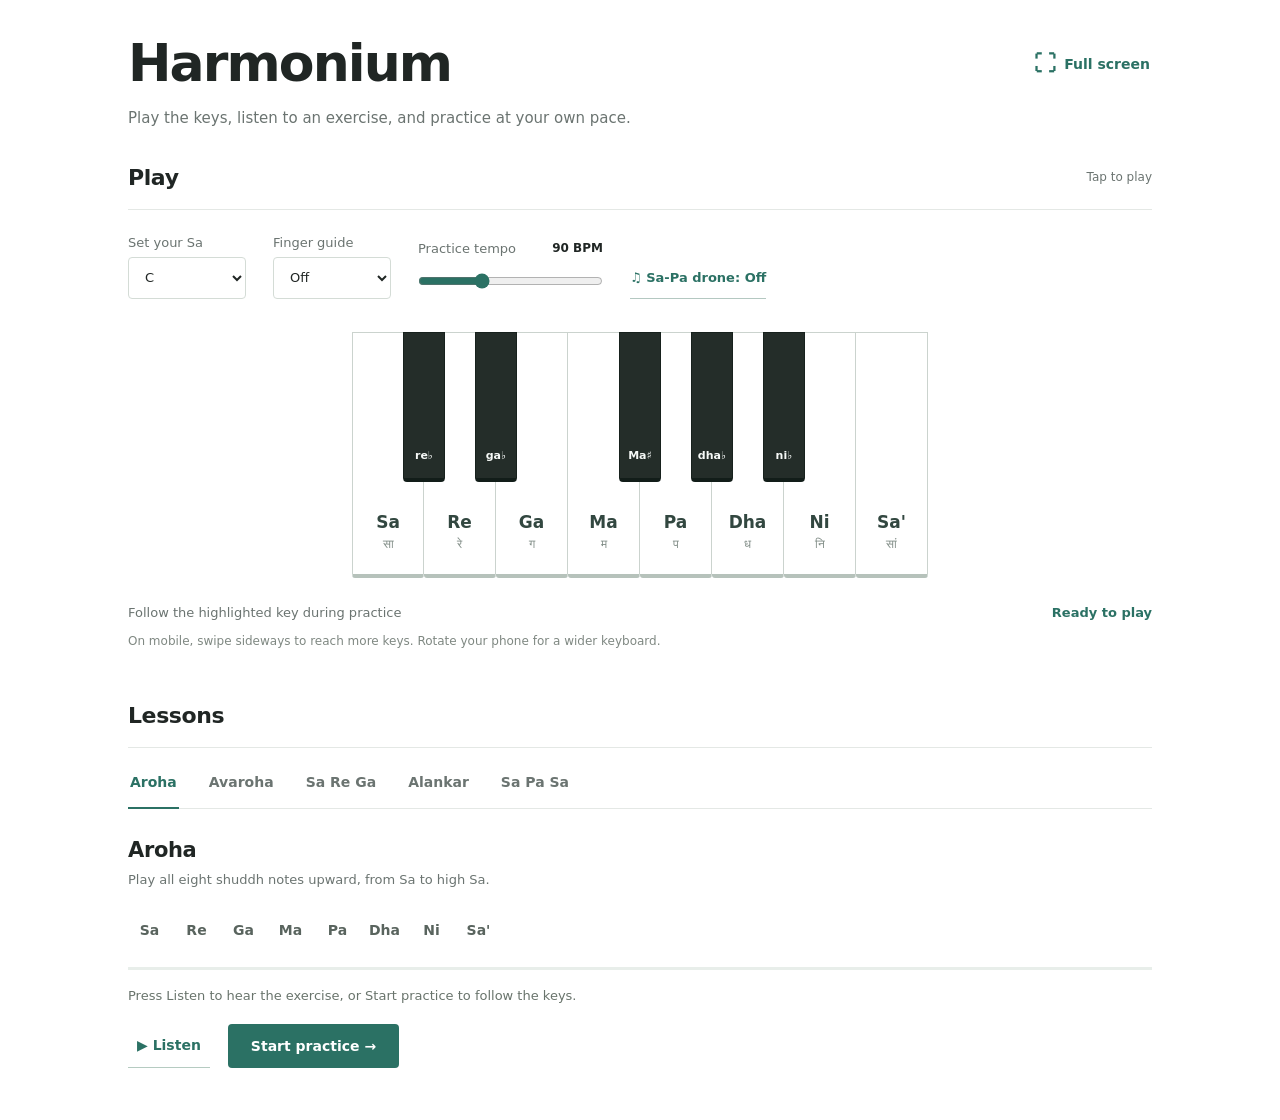
==== music.html @ 0c245bb8 "Add B-flat and G-sharp right-hand fingering guide selector" ====
<!doctype html>
<html lang="en">
<head>
  <meta charset="utf-8">
  <meta name="viewport" content="width=device-width, initial-scale=1">
  <meta name="theme-color" content="#ffffff">
  <meta name="apple-mobile-web-app-capable" content="yes">
  <meta name="apple-mobile-web-app-status-bar-style" content="default">
  <meta name="apple-mobile-web-app-title" content="Harmonium">
  <link rel="manifest" href="./harmonium.webmanifest">
  <link rel="icon" type="image/svg+xml" href="./harmonium-icon.svg">
  <meta name="description" content="Learn basic Indian classical music with a touch-friendly virtual harmonium, sargam lessons, and guided practice.">
  <title>Harmonium Classroom | OpenShare Music</title>
  <link rel="stylesheet" href="./music.css">
  <script defer src="./music.js"></script>
</head>
<body>
  <div class="page">
    <main>
      <section class="intro">
        <div class="intro-copy">
          <div class="intro-title-line">
            <h1>Harmonium</h1>
            <button type="button" id="fullscreen-toggle" class="fullscreen-toggle" aria-pressed="false" aria-label="Enter full screen">
              <span class="fullscreen-symbol" aria-hidden="true">⛶</span>
              <span id="fullscreen-label">Full screen</span>
            </button>
          </div>
          <p>Play the keys, listen to an exercise, and practice at your own pace.</p>
          <span id="fullscreen-status" class="sr-only" role="status" aria-live="polite"></span>
        </div>
      </section>

      <section class="instrument" aria-labelledby="instrument-title">
        <div class="section-title">
          <div>
            <h2 id="instrument-title">Play</h2>
          </div>
          <span class="live-badge" id="audio-status">Tap to play</span>
        </div>

        <div class="controls">
          <label class="control" for="sa-select">
            <span>Set your Sa</span>
            <select id="sa-select" aria-label="Choose Sa pitch">
              <option value="60">C</option><option value="61">C♯ / D♭</option>
              <option value="62">D</option><option value="63">D♯ / E♭</option>
              <option value="64">E</option><option value="65">F</option>
              <option value="66">F♯ / G♭</option><option value="67">G</option>
              <option value="68">G♯ / A♭</option><option value="69">A</option>
              <option value="70">A♯ / B♭</option><option value="71">B</option>
            </select>
          </label>
          <label class="control fingering-control" for="fingering-mode">
            <span>Finger guide</span>
            <select id="fingering-mode" aria-label="Right-hand fingering guide">
              <option value="off">Off</option>
              <option value="bb">B♭</option>
              <option value="gsharp">G♯ / A♭</option>
            </select>
          </label>
          <div class="control tempo-control">
            <label for="tempo">Practice tempo <strong id="tempo-value">90 BPM</strong></label>
            <input type="range" id="tempo" min="55" max="160" step="5" value="90">
          </div>
          <button id="drone-toggle" type="button" class="soft-button" aria-pressed="false"><span aria-hidden="true">♫</span> Sa-Pa drone: Off</button>
        </div>

        <div class="keyboard-outer">
          <div class="keyboard-scroll" aria-label="Virtual harmonium keyboard; scroll horizontally to view all keys">
            <div class="keyboard" id="keyboard" role="group" aria-label="Virtual harmonium keys">
              <button type="button" class="key white-key" data-note="0" aria-label="Sa, C if Sa is C"><span class="key-roman">Sa</span><span class="key-dev">सा</span></button>
              <button type="button" class="key white-key" data-note="2" aria-label="Re"><span class="key-roman">Re</span><span class="key-dev">रे</span></button>
              <button type="button" class="key white-key" data-note="4" aria-label="Ga"><span class="key-roman">Ga</span><span class="key-dev">ग</span></button>
              <button type="button" class="key white-key" data-note="5" aria-label="Ma"><span class="key-roman">Ma</span><span class="key-dev">म</span></button>
              <button type="button" class="key white-key" data-note="7" aria-label="Pa"><span class="key-roman">Pa</span><span class="key-dev">प</span></button>
              <button type="button" class="key white-key" data-note="9" aria-label="Dha"><span class="key-roman">Dha</span><span class="key-dev">ध</span></button>
              <button type="button" class="key white-key" data-note="11" aria-label="Ni"><span class="key-roman">Ni</span><span class="key-dev">नि</span></button>
              <button type="button" class="key white-key" data-note="12" aria-label="High Sa"><span class="key-roman">Sa'</span><span class="key-dev">सां</span></button>

              <button type="button" class="key black-key black-0" data-note="1" aria-label="Komal Re"><span>re♭</span></button>
              <button type="button" class="key black-key black-1" data-note="3" aria-label="Komal Ga"><span>ga♭</span></button>
              <button type="button" class="key black-key black-3" data-note="6" aria-label="Tivra Ma"><span>Ma♯</span></button>
              <button type="button" class="key black-key black-4" data-note="8" aria-label="Komal Dha"><span>dha♭</span></button>
              <button type="button" class="key black-key black-5" data-note="10" aria-label="Komal Ni"><span>ni♭</span></button>
            </div>
          </div>
        </div>
        <p id="fingering-hint" class="fingering-hint" hidden></p>
        <div class="instrument-foot">
          <span>Follow the highlighted key during practice</span>
          <span id="note-display" class="now-playing" aria-live="polite">Ready to play</span>
        </div>
        <p class="keyboard-hint">On mobile, swipe sideways to reach more keys. Rotate your phone for a wider keyboard.</p>
      </section>

      <section class="learn" aria-labelledby="learn-title">
        <div class="section-title">
          <div>
            <h2 id="learn-title">Lessons</h2>
          </div>
        </div>
        <div id="lesson-list" class="lesson-list" aria-label="Choose an exercise">
          <button type="button" class="lesson-tile is-selected" data-lesson="aroha" aria-pressed="true"><strong>Aroha</strong></button>
          <button type="button" class="lesson-tile" data-lesson="avaroha" aria-pressed="false"><strong>Avaroha</strong></button>
          <button type="button" class="lesson-tile" data-lesson="three" aria-pressed="false"><strong>Sa Re Ga</strong></button>
          <button type="button" class="lesson-tile" data-lesson="alankar" aria-pressed="false"><strong>Alankar</strong></button>
          <button type="button" class="lesson-tile" data-lesson="sapa" aria-pressed="false"><strong>Sa Pa Sa</strong></button>
        </div>

        <div class="lesson-player">
          <div class="lesson-player-head">
            <div>
              <h3 id="selected-lesson-name">Aroha</h3>
              <p id="selected-lesson-detail">Play all eight shuddh notes upward, from Sa to high Sa.</p>
            </div>
          </div>
          <div class="note-sequence" id="note-sequence" aria-label="Notes in the exercise"></div>
          <div class="progress-track" role="progressbar" aria-label="Exercise progress" aria-valuemin="0" aria-valuemax="100" aria-valuenow="0" id="progress-track"><div id="progress-fill"></div></div>
          <p class="feedback" id="practice-feedback" role="status" aria-live="polite">Press Listen to hear the exercise, or Start practice to follow the keys.</p>
          <div class="lesson-actions">
            <button type="button" id="listen-button" class="action-button secondary"><span aria-hidden="true">▶</span> Listen</button>
            <button type="button" id="practice-button" class="action-button primary">Start practice <span aria-hidden="true">→</span></button>
            <button type="button" id="stop-button" class="action-button subtle" hidden>Stop</button>
          </div>
        </div>
      </section>

    </main>
  </div>
</body>
</html>
---- music.css ----
/* Minimal harmonium classroom, optimized for touch and reading. */
:root{
  color-scheme:light;
  --ink:#202624;
  --muted:#6b7471;
  --line:#e4e8e5;
  --accent:#2b7164;
  font-family:system-ui,-apple-system,BlinkMacSystemFont,"Segoe UI",Arial,sans-serif;
  -webkit-font-smoothing:antialiased;
}
*{box-sizing:border-box}
html{scroll-behavior:smooth}
body{margin:0;background:#fff;color:var(--ink)}
button,input,select{font:inherit}
button{cursor:pointer}
button:focus-visible,a:focus-visible,select:focus-visible,input:focus-visible{
  outline:2px solid var(--accent);outline-offset:3px
}
a{color:inherit}
.page{max-width:1080px;padding:0 28px;margin:auto}
.topbar{
  height:72px;display:flex;align-items:center;justify-content:space-between;
  border-bottom:1px solid var(--line)
}
.home-link{font-size:14px;font-weight:650;display:flex;align-items:center;gap:9px;text-decoration:none}
.home-link span{font-size:19px;font-weight:400}
.topbar-label{font-size:14px;color:var(--muted)}
.intro{padding:34px 0 34px}
.intro h1{font-size:clamp(38px,5vw,52px);font-weight:680;letter-spacing:-1.9px;margin:0;line-height:1.15}
.intro p{margin:12px 0 0;max-width:640px;color:var(--muted);font-size:15px;line-height:1.65}
.instrument,.learn{padding:0;margin:0 0 52px}
.section-title{
  display:flex;align-items:center;justify-content:space-between;gap:18px;
  padding:0 0 19px;margin-bottom:25px;border-bottom:1px solid var(--line)
}
.section-title h2{font-size:22px;letter-spacing:-.4px;margin:0;font-weight:650}
.live-badge{font-size:12px;color:var(--muted);white-space:nowrap}
.controls{display:flex;align-items:end;flex-wrap:wrap;gap:18px 27px;margin-bottom:27px}
.control{display:flex;flex-direction:column;gap:7px;color:var(--muted);font-size:13px}
.control select{
  min-height:42px;min-width:118px;padding:8px 12px;
  background:#fff;color:var(--ink);
  border:1px solid #d4dcd6;border-radius:4px
}
.tempo-control{min-width:185px}
.tempo-control label{display:flex;align-items:center;justify-content:space-between;gap:16px}
.tempo-control strong{font-size:12px;font-weight:600;color:var(--ink)}
.tempo-control input{height:36px;accent-color:var(--accent);cursor:pointer;margin:0}
.soft-button{
  min-height:42px;padding:8px 0;border:0;border-bottom:1px solid #b4c8c1;
  background:none;color:var(--accent);font-size:13px;font-weight:600
}
.soft-button[aria-pressed=true]{color:#19544a;border-bottom-color:#19544a}
.keyboard-outer{padding:6px 0 8px}
.keyboard-scroll{
  width:100%;overflow-x:auto;overflow-y:hidden;
  scrollbar-color:#ccd5ce transparent;scrollbar-width:thin;
  touch-action:pan-x
}
.keyboard{
  --white-key-width:72px;--black-key-width:42px;--black-key-height:150px;
  position:relative;display:flex;
  width:calc(var(--white-key-width)*8);height:250px;margin:auto;
  user-select:none;-webkit-user-select:none
}
.key{
  appearance:none;-webkit-appearance:none;
  touch-action:pan-x;user-select:none;-webkit-user-select:none;
  -webkit-tap-highlight-color:transparent
}
.white-key{
  z-index:1;position:relative;flex:0 0 var(--white-key-width);
  height:246px;display:flex;flex-direction:column;
  align-items:center;justify-content:flex-end;gap:5px;
  border:1px solid #cbd3ce;border-bottom:4px solid #b6c2bb;
  border-radius:0 0 3px 3px;background:#fff;
  padding:0 2px 23px;color:#324740
}
.white-key+.white-key{border-left:0}
.white-key .key-roman{font-size:17px;font-weight:650}
.white-key .key-dev{font-size:12px;color:#818d87}
.black-key{
  position:absolute;z-index:2;top:0;
  width:var(--black-key-width);height:var(--black-key-height);
  border:1px solid #17211d;border-bottom:4px solid #121d19;
  border-radius:0 0 4px 4px;background:#242d29;
  color:#f6f9f7;display:flex;align-items:flex-end;justify-content:center;
  padding:0 2px 16px;font-size:11px;font-weight:600
}
.black-0{left:calc(var(--white-key-width)*1 - var(--black-key-width)/2)}
.black-1{left:calc(var(--white-key-width)*2 - var(--black-key-width)/2)}
.black-3{left:calc(var(--white-key-width)*4 - var(--black-key-width)/2)}
.black-4{left:calc(var(--white-key-width)*5 - var(--black-key-width)/2)}
.black-5{left:calc(var(--white-key-width)*6 - var(--black-key-width)/2)}
.white-key.is-pressed{background:#d7e8df;border-bottom-color:#9bbcac}
.black-key.is-pressed{background:#426f61;border-bottom-color:#285145}
.white-key.is-target::after,.black-key.is-target::after{
  content:"";position:absolute;left:50%;transform:translateX(-50%);
  width:12px;height:12px;border:2px solid #bc6f1c;border-radius:50%;
  background:#f6c475
}
.white-key.is-target::after{bottom:70px}
.black-key.is-target::after{bottom:48px}
.instrument-foot{
  display:flex;justify-content:space-between;align-items:center;gap:15px;
  margin-top:15px;color:var(--muted);font-size:13px
}
.now-playing{font-weight:650;color:var(--accent)}
.keyboard-hint{font-size:12px;color:#7f8882;line-height:1.6;margin:12px 0 0}
.learn .section-title{margin-bottom:12px}
.lesson-list{
  display:flex;align-items:stretch;flex-wrap:wrap;gap:12px 28px;
  border-bottom:1px solid var(--line);margin-bottom:29px
}
.lesson-tile{
  position:relative;border:0;border-bottom:2px solid transparent;
  margin-bottom:-1px;background:none;padding:13px 2px 16px;
  font-size:14px;font-weight:500;color:var(--muted);
  min-height:49px;white-space:nowrap
}
.lesson-tile strong{font-size:14px;font-weight:550}
.lesson-tile:hover{color:var(--accent)}
.lesson-tile.is-selected{color:var(--accent);border-bottom-color:var(--accent)}
.lesson-tile.is-selected strong{font-weight:700}
.lesson-player{padding:0}
.lesson-player-head{display:flex;align-items:flex-start;justify-content:space-between;gap:14px}
.lesson-player h3{font-size:21px;letter-spacing:-.35px;font-weight:650;margin:0 0 8px}
.lesson-player-head p{margin:0;font-size:13px;color:var(--muted);line-height:1.6}
.note-sequence{
  display:flex;align-items:center;flex-wrap:wrap;gap:4px;
  padding:18px 0 14px;margin:0
}
.note-chip{
  min-width:43px;min-height:44px;padding:9px 5px;
  display:inline-flex;align-items:center;justify-content:center;
  color:#59645e;font-size:14px;font-weight:550;
  border-bottom:2px solid transparent
}
.note-chip.is-done{color:var(--accent)}
.note-chip.is-current{color:#1e594c;border-bottom-color:var(--accent);font-weight:800}
.progress-track{height:3px;background:#e8eeea;width:100%;overflow:hidden}
.progress-track>div{height:100%;width:0%;background:var(--accent);transition:width .14s ease}
.feedback{color:#69746c;font-size:13px;line-height:1.6;min-height:21px;margin:16px 0 17px}
.lesson-actions{display:flex;gap:18px;align-items:center;flex-wrap:wrap}
.action-button{
  border:0;background:transparent;display:inline-flex;align-items:center;
  justify-content:center;gap:8px;min-height:44px;
  font-size:14px;font-weight:650;padding:12px 9px;
  border-radius:4px
}
.action-button.primary{background:var(--accent);color:#fff;padding:12px 23px}
.action-button.primary:hover{background:#205e53}
.action-button.secondary{color:var(--accent);border-bottom:1px solid #b5cbc1;border-radius:0}
.action-button.secondary:hover{border-bottom-color:var(--accent)}
.action-button.subtle{color:var(--muted)}
.action-button[hidden]{display:none}
.action-button:disabled{opacity:.55;cursor:not-allowed}
footer{border-top:1px solid var(--line);padding:23px 0 35px;color:var(--muted);font-size:12px}
footer a{color:var(--accent)}
@media(max-width:700px){
  .page{padding:0 18px}
  .topbar{height:62px}
  .intro{padding:26px 0 26px}
  .intro h1{font-size:38px;letter-spacing:-1.25px}
  .intro p{font-size:14px}
  .section-title{margin-bottom:20px}
  .instrument,.learn{margin-bottom:46px}
  .controls{gap:12px 22px;margin-bottom:19px}
  .tempo-control{flex:1;min-width:160px}
  .keyboard{--white-key-width:57px;--black-key-width:34px;--black-key-height:123px;height:212px;margin:0}
  .white-key{height:208px;padding-bottom:19px}
  .white-key .key-roman{font-size:15px}
  .white-key .key-dev{font-size:11px}
  .black-key{font-size:10px;padding-bottom:13px}
  .white-key.is-target::after{bottom:60px}
  .black-key.is-target::after{bottom:41px}
  .lesson-list{gap:0 23px}
  .lesson-tile{padding:14px 0 13px}
  .instrument-foot{flex-wrap:wrap;gap:8px}
  .note-chip{min-width:37px;padding:8px 4px}
}
@media(prefers-reduced-motion:reduce){
  *,*::before,*::after{scroll-behavior:auto!important;transition:none!important}
}

/* One clear fullscreen action, with no header navigation. */
.intro-title-line{display:flex;align-items:center;justify-content:space-between;gap:18px}
.fullscreen-toggle{
  display:inline-flex;justify-content:center;align-items:center;gap:8px;
  flex-shrink:0;padding:10px 2px;min-height:44px;
  background:none;border:0;color:var(--accent);
  font-size:14px;font-weight:650
}
.fullscreen-toggle:hover{text-decoration:underline}
.fullscreen-symbol{font-size:22px;line-height:1}
.sr-only{
  position:absolute;width:1px;height:1px;padding:0;margin:-1px;
  overflow:hidden;clip:rect(0,0,0,0);white-space:nowrap;border:0
}

/* Immersive practice mode.
   Compact portrait layout keeps the keyboard AND lesson controls visible.
   On very short displays the page can still scroll rather than clipping controls. */
body.focus-mode{overflow:hidden}
body.focus-mode .page,.page:fullscreen{
  position:fixed;
  inset:0;
  box-sizing:border-box;
  width:100%;
  height:100vh;
  height:100dvh;
  max-width:none;
  margin:0;
  padding:
    max(6px,env(safe-area-inset-top))
    max(14px,env(safe-area-inset-right))
    max(10px,env(safe-area-inset-bottom))
    max(14px,env(safe-area-inset-left));
  overflow-y:auto;
  overscroll-behavior:contain;
  background:#fff
}
body.focus-mode .page>main{
  display:flex;
  flex-direction:column;
  min-height:100%
}
body.focus-mode .intro{padding:0 0 9px;flex-shrink:0}
body.focus-mode .intro h1{
  font-size:clamp(22px,3vw,29px);
  line-height:1.1;
  letter-spacing:-.6px
}
body.focus-mode .fullscreen-toggle{min-height:34px;padding:4px 1px}
body.focus-mode .intro p{display:none}
body.focus-mode .instrument{margin:0 0 12px;flex-shrink:0}
body.focus-mode .instrument>.section-title{display:none}
body.focus-mode .controls{
  display:grid;
  grid-template-columns:minmax(74px,.7fr) minmax(120px,1.45fr) minmax(100px,1fr);
  gap:10px;
  align-items:end;
  margin:0 0 9px
}
body.focus-mode .control{min-width:0;gap:3px;font-size:11px}
body.focus-mode .control select{
  min-width:0;width:100%;height:37px;min-height:37px;
  padding:4px 7px;font-size:13px
}
body.focus-mode .tempo-control{min-width:0;max-width:none}
body.focus-mode .tempo-control label{gap:5px;white-space:nowrap}
body.focus-mode .tempo-control strong{font-size:11px}
body.focus-mode .tempo-control input{
  height:37px;width:100%;min-width:0
}
body.focus-mode .soft-button{
  align-self:end;
  min-height:37px;
  padding:6px 0;
  font-size:11px;
  line-height:1.2;
  border-bottom:1px solid #b4c8c1;
  text-align:center
}
body.focus-mode .keyboard-outer{padding:0}
body.focus-mode .keyboard-scroll{overflow-x:auto;overflow-y:hidden}
body.focus-mode .keyboard{
  --white-key-width:clamp(39px,calc((100dvw - 30px)/8),110px);
  --black-key-width:calc(var(--white-key-width) * .58);
  --black-key-height:clamp(88px,16.5dvh,153px);
  height:clamp(165px,29dvh,268px);
  margin:auto
}
body.focus-mode .white-key{
  height:calc(100% - 3px);
  padding-bottom:15px;
  border-bottom-width:3px
}
body.focus-mode .black-key{padding-bottom:10px}
body.focus-mode .white-key .key-roman{font-size:15px}
body.focus-mode .white-key .key-dev{font-size:11px}
body.focus-mode .white-key.is-target::after{bottom:49px}
body.focus-mode .black-key.is-target::after{bottom:36px}
body.focus-mode .keyboard-hint{display:none}
body.focus-mode .instrument-foot{
  justify-content:flex-end;
  min-height:18px;
  margin-top:4px;
  font-size:12px
}
body.focus-mode .instrument-foot>span:first-child{display:none}
body.focus-mode .learn{
  flex-shrink:0;
  margin: auto 0 0;
  padding:0
}
body.focus-mode .learn>.section-title{
  border:0;
  padding:0;
  margin:0 0 4px
}
body.focus-mode .learn .section-title h2{
  font-size:16px;
  font-weight:650
}
body.focus-mode .lesson-list{
  display:flex;
  flex-wrap:nowrap;
  overflow-x:auto;
  overflow-y:hidden;
  white-space:nowrap;
  gap:16px;
  scrollbar-width:none;
  -webkit-overflow-scrolling:touch;
  border-bottom:1px solid var(--line);
  margin:0 0 7px
}
body.focus-mode .lesson-list::-webkit-scrollbar{display:none}
body.focus-mode .lesson-tile{
  flex:0 0 auto;
  padding:7px 0 9px;
  min-height:37px;
  font-size:12px
}
body.focus-mode .lesson-tile strong{font-size:12px}
body.focus-mode .lesson-player-head{display:none}
body.focus-mode .note-sequence{
  display:flex;
  flex-wrap:nowrap;
  overflow-x:auto;
  overflow-y:hidden;
  gap:3px;
  scrollbar-width:thin;
  margin:0;
  padding:2px 0 6px
}
body.focus-mode .note-chip{
  flex:0 0 auto;
  min-height:32px;
  min-width:31px;
  padding:5px 4px;
  font-size:13px
}
body.focus-mode .progress-track{height:3px}
body.focus-mode .feedback{
  min-height:15px;
  font-size:12px;
  line-height:1.4;
  margin:6px 0
}
body.focus-mode .lesson-actions{
  gap:10px;
  flex-wrap:wrap
}
body.focus-mode .action-button{
  min-height:38px;
  padding:8px 12px;
  font-size:13px
}
body.focus-mode .action-button.primary{padding:8px 18px}
@media(max-width:350px){
  body.focus-mode .controls{
    grid-template-columns:90px minmax(0,1fr);
    gap:4px 12px
  }
  body.focus-mode .soft-button{
    grid-column:1/-1;
    justify-self:start;
    min-height:27px;
    text-align:left
  }
}
@media(orientation:landscape) and (max-height:620px){
  body.focus-mode .intro{padding-bottom:3px}
  body.focus-mode .intro h1{font-size:21px}
  body.focus-mode .instrument{margin-bottom:5px}
  body.focus-mode .controls{margin-bottom:4px}
  body.focus-mode .control select{height:32px;min-height:32px}
  body.focus-mode .tempo-control input{height:32px}
  body.focus-mode .soft-button{min-height:32px}
  body.focus-mode .keyboard{
    --white-key-width:clamp(40px,calc((100dvw - 32px)/8),126px);
    --black-key-width:calc(var(--white-key-width) * .58);
    --black-key-height:clamp(72px,20dvh,118px);
    height:clamp(112px,38dvh,186px)
  }
  body.focus-mode .white-key{padding-bottom:9px}
  body.focus-mode .black-key{padding-bottom:8px}
  body.focus-mode .lesson-tile{padding:4px 0 6px;min-height:31px}
  body.focus-mode .note-chip{min-height:26px}
  body.focus-mode .feedback{margin:3px 0}
  body.focus-mode .action-button{min-height:33px;padding:5px 9px}
  body.focus-mode .action-button.primary{padding:5px 13px}
}
@media(max-height:640px) and (orientation:portrait){
  body.focus-mode .intro{padding-bottom:5px}
  body.focus-mode .instrument{margin-bottom:7px}
  body.focus-mode .controls{margin-bottom:5px}
  body.focus-mode .keyboard{
    --black-key-height:95px;
    height:clamp(145px,25dvh,185px)
  }
  body.focus-mode .lesson-tile{min-height:31px;padding:4px 0 6px}
  body.focus-mode .note-chip{min-height:28px;padding:3px}
  body.focus-mode .feedback{margin:3px 0}
}
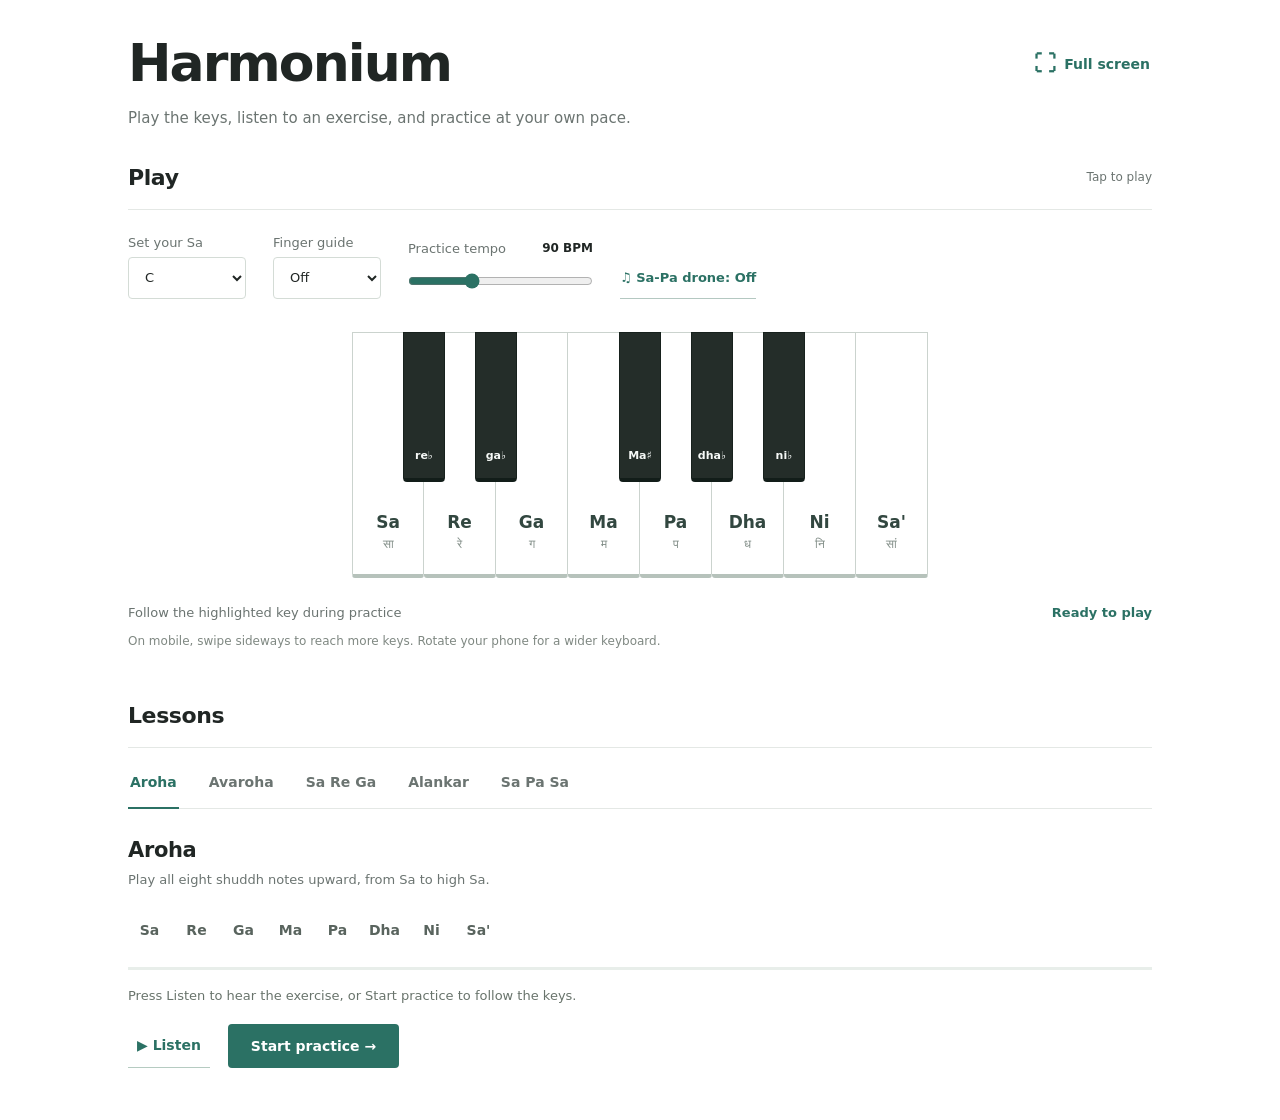
==== commit b8c63cfd: "Refresh harmonium CSS and JS URLs to prevent stale fingering controls" ====
--- a/music.html
+++ b/music.html
@@ -11,8 +11,8 @@
   <link rel="icon" type="image/svg+xml" href="./harmonium-icon.svg">
   <meta name="description" content="Learn basic Indian classical music with a touch-friendly virtual harmonium, sargam lessons, and guided practice.">
   <title>Harmonium Classroom | OpenShare Music</title>
-  <link rel="stylesheet" href="./music.css">
-  <script defer src="./music.js"></script>
+  <link rel="stylesheet" href="./music.css?v=20261117-fingering2">
+  <script defer src="./music.js?v=20261117-fingering2"></script>
 </head>
 <body>
   <div class="page">
--- a/music.css
+++ b/music.css
@@ -404,3 +404,112 @@
   body.focus-mode .note-chip{min-height:28px;padding:3px}
   body.focus-mode .feedback{margin:3px 0}
 }
+
+
+/* Optional right-hand fingering guides for B-flat and G-sharp / A-flat. */
+.fingering-control select{min-width:108px}
+.fingering-hint{
+  font-size:12px;
+  line-height:1.55;
+  color:var(--muted);
+  margin:7px 0 0;
+}
+.fingering-hint[hidden]{display:none}
+.keyboard.physical-layout{
+  width:calc(var(--white-key-width) * var(--white-key-count));
+}
+.keyboard.physical-layout .white-key{position:relative}
+.keyboard.physical-layout .black-key{
+  flex-direction:column;
+  align-items:center;
+  justify-content:flex-end;
+  gap:4px;
+  padding-bottom:12px;
+}
+.keyboard.physical-layout .black-key .key-roman{
+  font-size:11px;
+  line-height:1.1;
+  font-weight:650;
+}
+.keyboard.physical-layout .black-key .key-dev{
+  font-size:10px;
+  color:#b5c6bf;
+  line-height:1.1;
+}
+.keyboard.physical-layout .white-key .key-dev{
+  color:#667e72;
+}
+.keyboard.physical-layout .finger-label{
+  position:absolute;
+  top:10px;
+  left:50%;
+  transform:translateX(-50%);
+  width:23px;height:23px;
+  border-radius:50%;
+  display:flex;
+  align-items:center;
+  justify-content:center;
+  font-size:13px;
+  font-weight:750;
+  background:#dceee5;
+  color:#185a4c;
+}
+.keyboard.physical-layout .black-key .finger-label{
+  top:9px;
+  background:#e6f4ec;
+  color:#165749;
+}
+.keyboard.physical-layout .key.is-target .finger-label{
+  background:#f8d797;
+  color:#513809;
+}
+body.focus-mode .controls{
+  grid-template-columns:minmax(67px,.8fr) minmax(93px,1fr) minmax(116px,1.35fr);
+  gap:4px 10px;
+}
+body.focus-mode .fingering-control select{
+  width:100%;
+  min-width:0;
+}
+body.focus-mode .soft-button{
+  grid-column:1/-1;
+  justify-self:start;
+  align-self:center;
+  text-align:left;
+  min-height:24px;
+  padding:3px 0;
+}
+body.focus-mode .fingering-hint{
+  font-size:11px;
+  margin:3px 0 0;
+  white-space:nowrap;
+  overflow-x:auto;
+}
+body.focus-mode .keyboard.physical-layout .white-key .key-roman{
+  font-size:13px;
+}
+body.focus-mode .keyboard.physical-layout .black-key .key-roman{
+  font-size:10px;
+}
+@media(max-width:375px){
+  body.focus-mode .controls{
+    grid-template-columns:minmax(68px,.76fr) minmax(91px,1fr) minmax(107px,1.35fr);
+    gap:3px 7px;
+  }
+  body.focus-mode .fingering-hint{font-size:10px}
+}
+@media(orientation:landscape) and (max-height:620px){
+  body.focus-mode .soft-button{
+    grid-column:auto;
+    min-height:30px;
+  }
+  body.focus-mode .controls{
+    grid-template-columns:minmax(70px,.8fr) minmax(90px,1fr) minmax(150px,1.45fr) minmax(100px,1fr);
+  }
+  body.focus-mode .fingering-hint{margin:2px 0 0}
+  body.focus-mode .keyboard.physical-layout .finger-label{
+    top:5px;
+    width:21px;height:21px;
+    font-size:12px;
+  }
+}
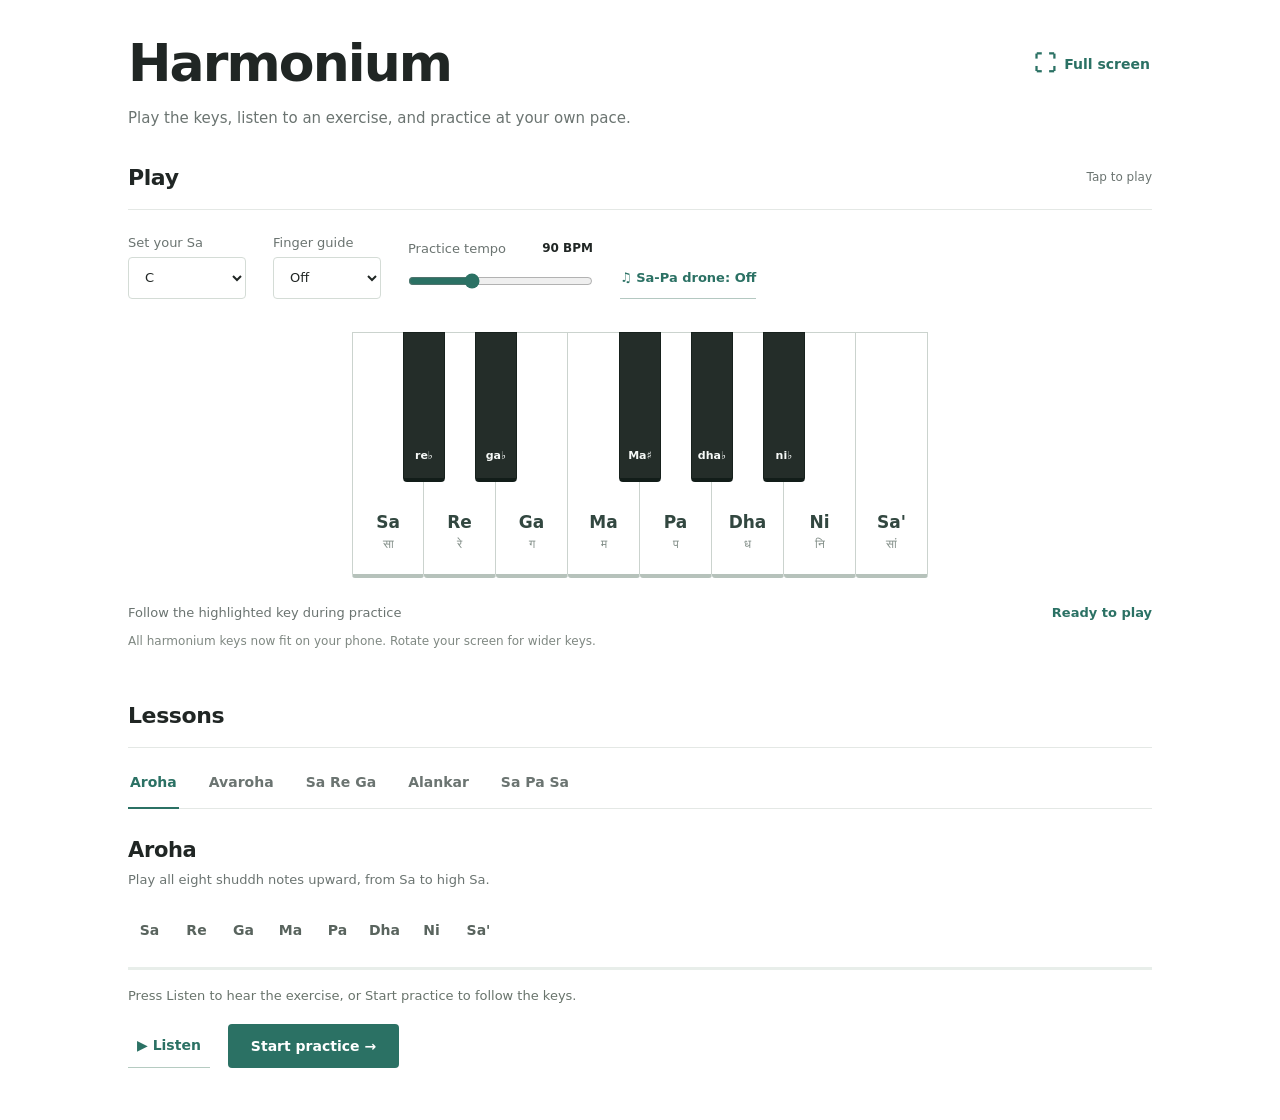
==== commit dd91e272: "Refresh mobile harmonium styles and update non-scrolling keyboard instructions" ====
--- a/music.html
+++ b/music.html
@@ -11,8 +11,8 @@
   <link rel="icon" type="image/svg+xml" href="./harmonium-icon.svg">
   <meta name="description" content="Learn basic Indian classical music with a touch-friendly virtual harmonium, sargam lessons, and guided practice.">
   <title>Harmonium Classroom | OpenShare Music</title>
-  <link rel="stylesheet" href="./music.css?v=20261117-fingering2">
-  <script defer src="./music.js?v=20261117-fingering2"></script>
+  <link rel="stylesheet" href="./music.css?v=20261117-responsive3">
+  <script defer src="./music.js?v=20261117-responsive3"></script>
 </head>
 <body>
   <div class="page">
@@ -91,7 +91,7 @@
           <span>Follow the highlighted key during practice</span>
           <span id="note-display" class="now-playing" aria-live="polite">Ready to play</span>
         </div>
-        <p class="keyboard-hint">On mobile, swipe sideways to reach more keys. Rotate your phone for a wider keyboard.</p>
+        <p class="keyboard-hint">All harmonium keys now fit on your phone. Rotate your screen for wider keys.</p>
       </section>
 
       <section class="learn" aria-labelledby="learn-title">
--- a/music.css
+++ b/music.css
@@ -513,3 +513,64 @@
     font-size:12px;
   }
 }
+
+
+/* Responsive keyboard: fit every white and black key within the viewport.
+   The fingering renderer sets --white-key-count to 9, otherwise it is 8.
+   Percentage widths keep both modes responsive without horizontal scrolling. */
+@media(max-width:700px){
+  .keyboard,.keyboard.physical-layout,
+  body.focus-mode .keyboard,body.focus-mode .keyboard.physical-layout{
+    --white-key-count:8;
+    --white-key-width:calc(100% / var(--white-key-count));
+    --black-key-width:calc(var(--white-key-width) * .55);
+    width:100%;
+    max-width:100%;
+    min-width:0;
+    margin:0 auto;
+  }
+  .keyboard-scroll,
+  body.focus-mode .keyboard-scroll{
+    overflow-x:clip;
+    overflow-y:hidden;
+    touch-action:manipulation;
+    scrollbar-width:none;
+  }
+  .keyboard-scroll::-webkit-scrollbar{display:none}
+  .keyboard .key{touch-action:none}
+  .keyboard .white-key{min-width:0}
+  .keyboard.physical-layout .finger-label{
+    width:clamp(15px,4.2vw,20px);
+    height:clamp(15px,4.2vw,20px);
+    font-size:11px;
+    top:5px;
+  }
+  .keyboard.physical-layout .black-key .finger-label{
+    width:clamp(14px,3.9vw,19px);
+    height:clamp(14px,3.9vw,19px);
+    font-size:10px;
+    top:5px;
+  }
+  .keyboard.physical-layout .black-key .key-dev{display:none}
+  .keyboard.physical-layout .black-key{
+    gap:0;
+    padding:0 0 8px;
+  }
+  .keyboard.physical-layout .black-key .key-roman{
+    font-size:clamp(8px,2.5vw,10px);
+    letter-spacing:-.5px;
+  }
+  .keyboard .white-key .key-roman{
+    font-size:clamp(11px,3.2vw,15px);
+    white-space:nowrap;
+  }
+  .keyboard .white-key .key-dev{
+    font-size:clamp(9px,2.7vw,11px);
+  }
+  body.focus-mode .keyboard.physical-layout .white-key .key-roman{
+    font-size:clamp(11px,3.2vw,14px);
+  }
+  body.focus-mode .keyboard.physical-layout .black-key .key-roman{
+    font-size:clamp(8px,2.5vw,10px);
+  }
+}
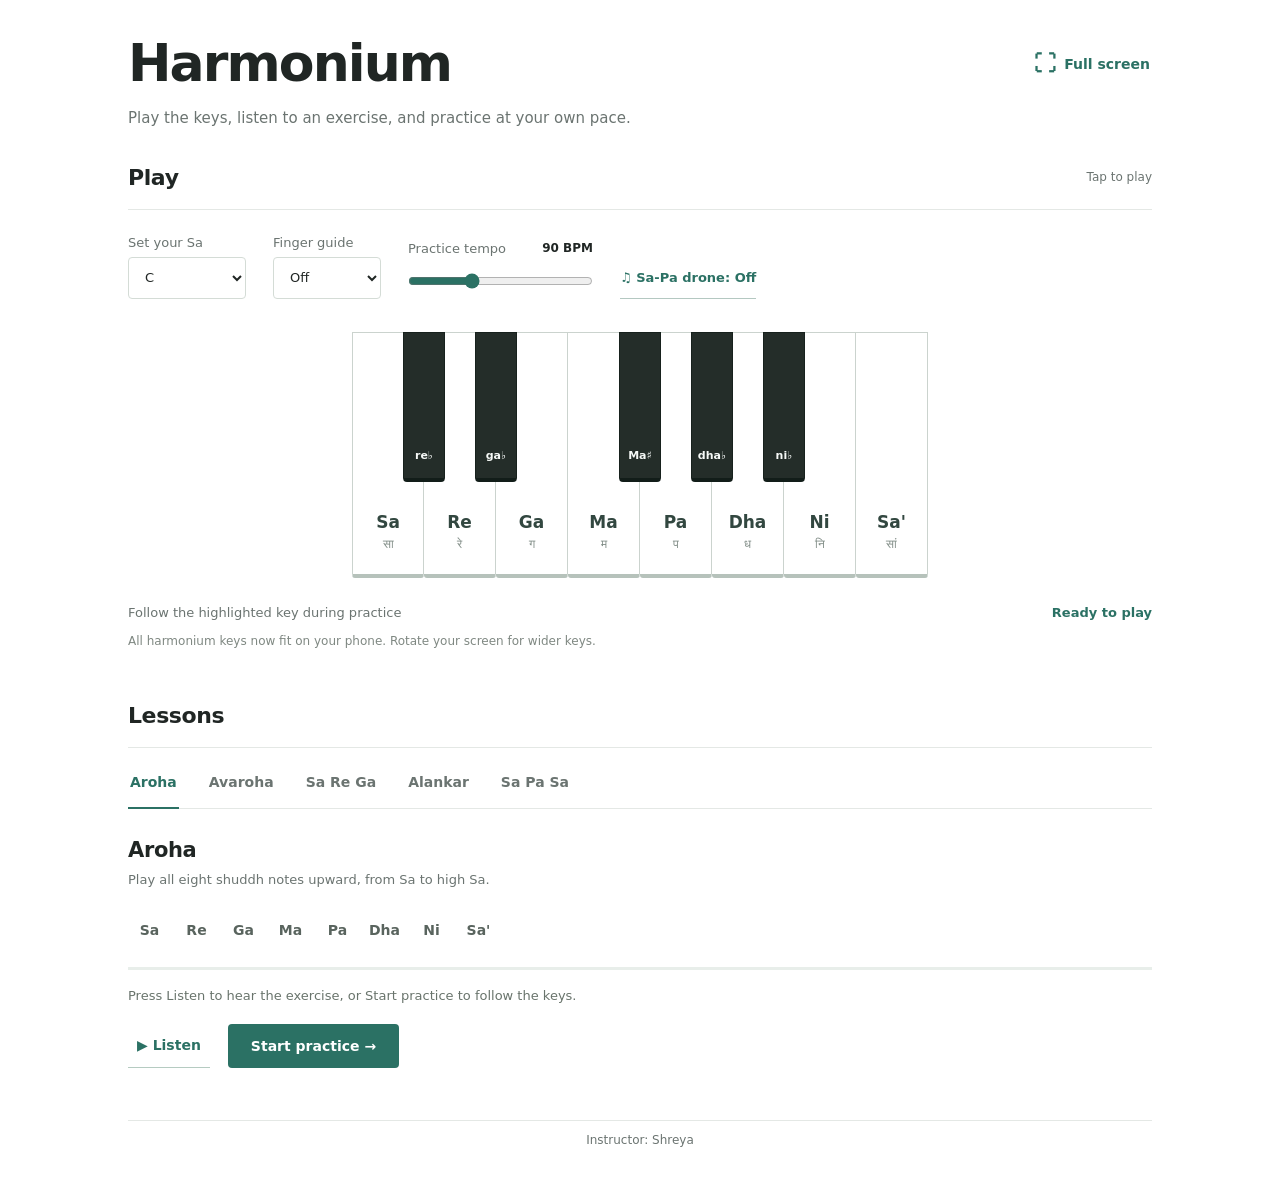
==== commit 902ba531: "Display Instructor: Shreya beneath harmonium lessons" ====
--- a/music.html
+++ b/music.html
@@ -11,7 +11,7 @@
   <link rel="icon" type="image/svg+xml" href="./harmonium-icon.svg">
   <meta name="description" content="Learn basic Indian classical music with a touch-friendly virtual harmonium, sargam lessons, and guided practice.">
   <title>Harmonium Classroom | OpenShare Music</title>
-  <link rel="stylesheet" href="./music.css?v=20261117-responsive3">
+  <link rel="stylesheet" href="./music.css?v=20261117-shreya1">
   <script defer src="./music.js?v=20261117-responsive3"></script>
 </head>
 <body>
@@ -126,6 +126,7 @@
         </div>
       </section>
 
+      <footer class="instructor-credit">Instructor: Shreya</footer>
     </main>
   </div>
 </body>
--- a/music.css
+++ b/music.css
@@ -574,3 +574,45 @@
     font-size:clamp(8px,2.5vw,10px);
   }
 }
+
+
+/* Phones rotated to landscape may exceed 700 CSS pixels.
+   Continue sizing 9-key fingering keyboards to the actual available width. */
+@media(min-width:701px) and (max-width:1100px){
+  body.focus-mode .keyboard,
+  body.focus-mode .keyboard.physical-layout{
+    --white-key-count:8;
+    --white-key-width:calc(100% / var(--white-key-count));
+    --black-key-width:calc(var(--white-key-width) * .55);
+    width:100%;
+    min-width:0;
+    max-width:100%;
+    margin:0 auto;
+  }
+  body.focus-mode .keyboard-scroll{
+    overflow-x:hidden;
+    scrollbar-width:none
+  }
+  body.focus-mode .keyboard .key{touch-action:none}
+}
+
+/* Instructor credit: quiet footer, visible below practice controls. */
+.instructor-credit{
+  margin:26px 0 18px;
+  padding:12px 0;
+  border-top:1px solid var(--line);
+  text-align:center;
+  color:var(--muted);
+  font-size:12px;
+  font-weight:500;
+}
+body.focus-mode .instructor-credit{
+  flex-shrink:0;
+  margin:8px 0 0;
+  padding:5px 0 0;
+  border-top:0;
+  font-size:11px;
+}
+@media(orientation:landscape) and (max-height:620px){
+  body.focus-mode .instructor-credit{margin:3px 0 0;padding:2px 0 0}
+}
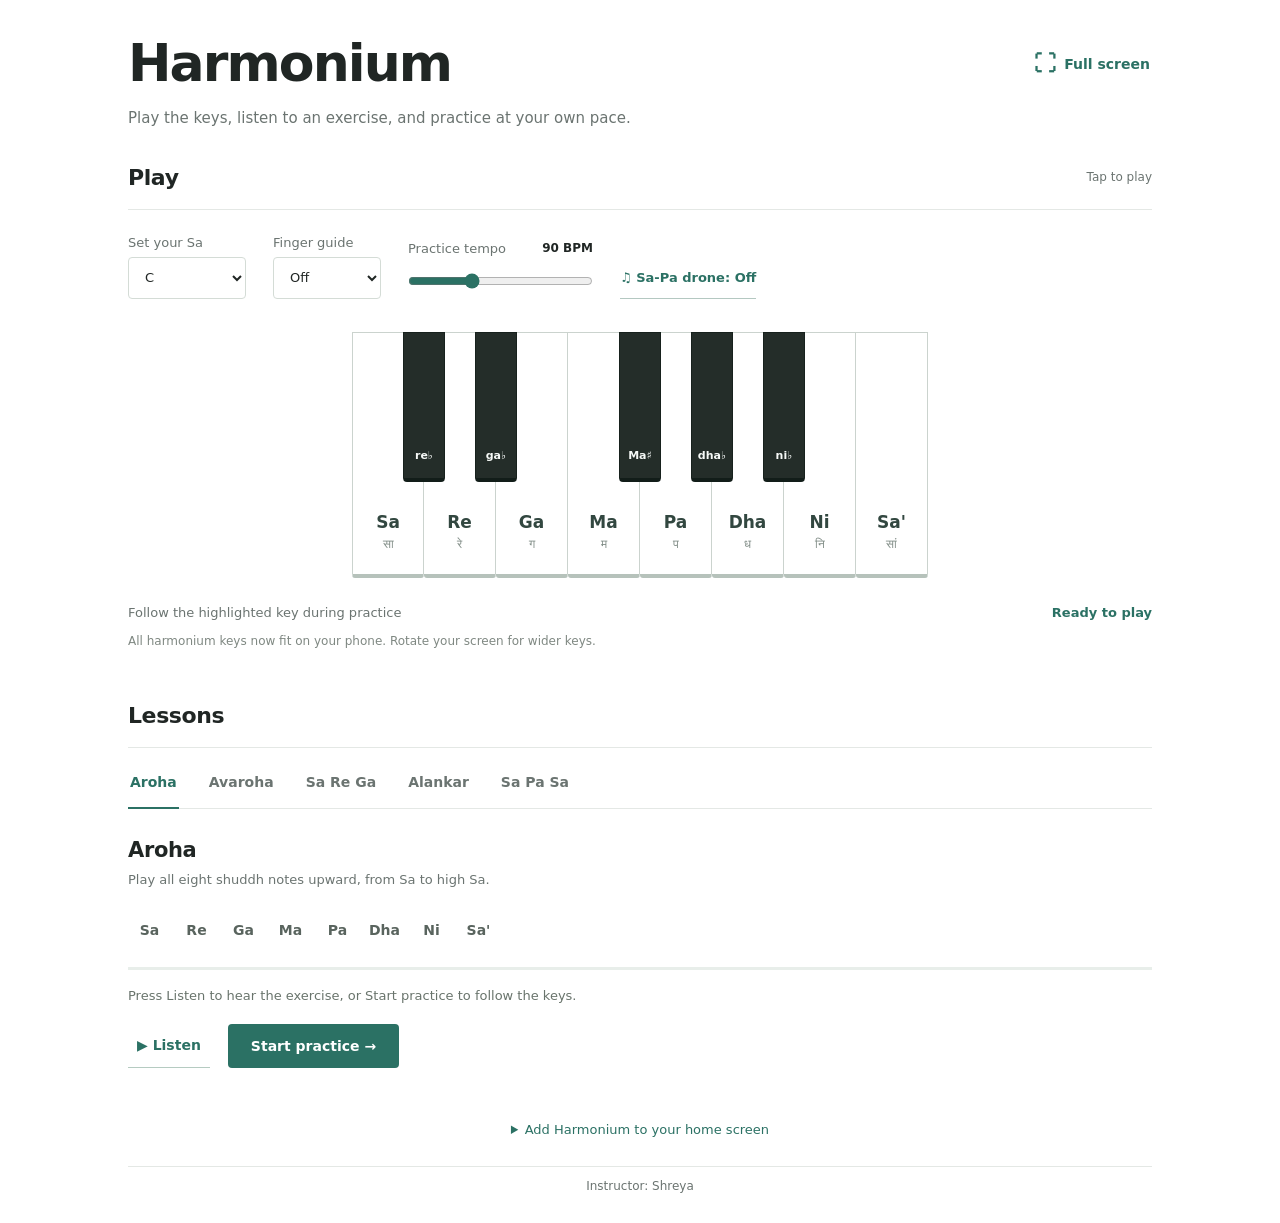
==== commit 14cad712: "Upgrade harmonium into installable offline-ready PWA with phone icons" ====
--- a/music.html
+++ b/music.html
@@ -8,11 +8,12 @@
   <meta name="apple-mobile-web-app-status-bar-style" content="default">
   <meta name="apple-mobile-web-app-title" content="Harmonium">
   <link rel="manifest" href="./harmonium.webmanifest">
-  <link rel="icon" type="image/svg+xml" href="./harmonium-icon.svg">
+  <link rel="icon" type="image/png" sizes="192x192" href="./harmonium-192.png">
+  <link rel="apple-touch-icon" sizes="180x180" href="./harmonium-180.png">
   <meta name="description" content="Learn basic Indian classical music with a touch-friendly virtual harmonium, sargam lessons, and guided practice.">
   <title>Harmonium Classroom | OpenShare Music</title>
-  <link rel="stylesheet" href="./music.css?v=20261117-shreya1">
-  <script defer src="./music.js?v=20261117-responsive3"></script>
+  <link rel="stylesheet" href="./music.css?v=20261117-pwa1">
+  <script defer src="./music.js?v=20261117-pwa1"></script>
 </head>
 <body>
   <div class="page">
@@ -126,6 +127,15 @@
         </div>
       </section>
 
+      <div class="install-area">
+        <button type="button" id="install-button" class="install-button" hidden>Install Harmonium</button>
+        <details id="install-help" class="install-help">
+          <summary>Add Harmonium to your home screen</summary>
+          <p><strong>Android:</strong> Open this page in Chrome, tap the browser menu, then choose <strong>Install app</strong> or <strong>Add to Home screen</strong>.</p>
+          <p><strong>iPhone:</strong> Open in Safari, tap <strong>Share</strong>, choose <strong>Add to Home Screen</strong>, then tap <strong>Add</strong>.</p>
+          <p>Once installed, the keyboard and lessons can work offline after the first successful load.</p>
+        </details>
+      </div>
       <footer class="instructor-credit">Instructor: Shreya</footer>
     </main>
   </div>
--- a/music.css
+++ b/music.css
@@ -616,3 +616,12 @@
 @media(orientation:landscape) and (max-height:620px){
   body.focus-mode .instructor-credit{margin:3px 0 0;padding:2px 0 0}
 }
+
+/* Unobtrusive PWA installation instructions, outside immersive practice mode. */
+.install-area{margin:22px 0 6px;text-align:center}
+.install-button{padding:10px 17px;color:white;border:0;border-radius:5px;background:var(--accent);font-size:14px;font-weight:650}
+.install-button[hidden],.install-help[hidden]{display:none}
+.install-help{margin:10px auto;max-width:480px;font-size:12px;color:var(--muted);line-height:1.6}
+.install-help summary{color:var(--accent);font-size:13px;cursor:pointer;list-style-position:inside}
+.install-help p{margin:9px auto}
+body.focus-mode .install-area{display:none}
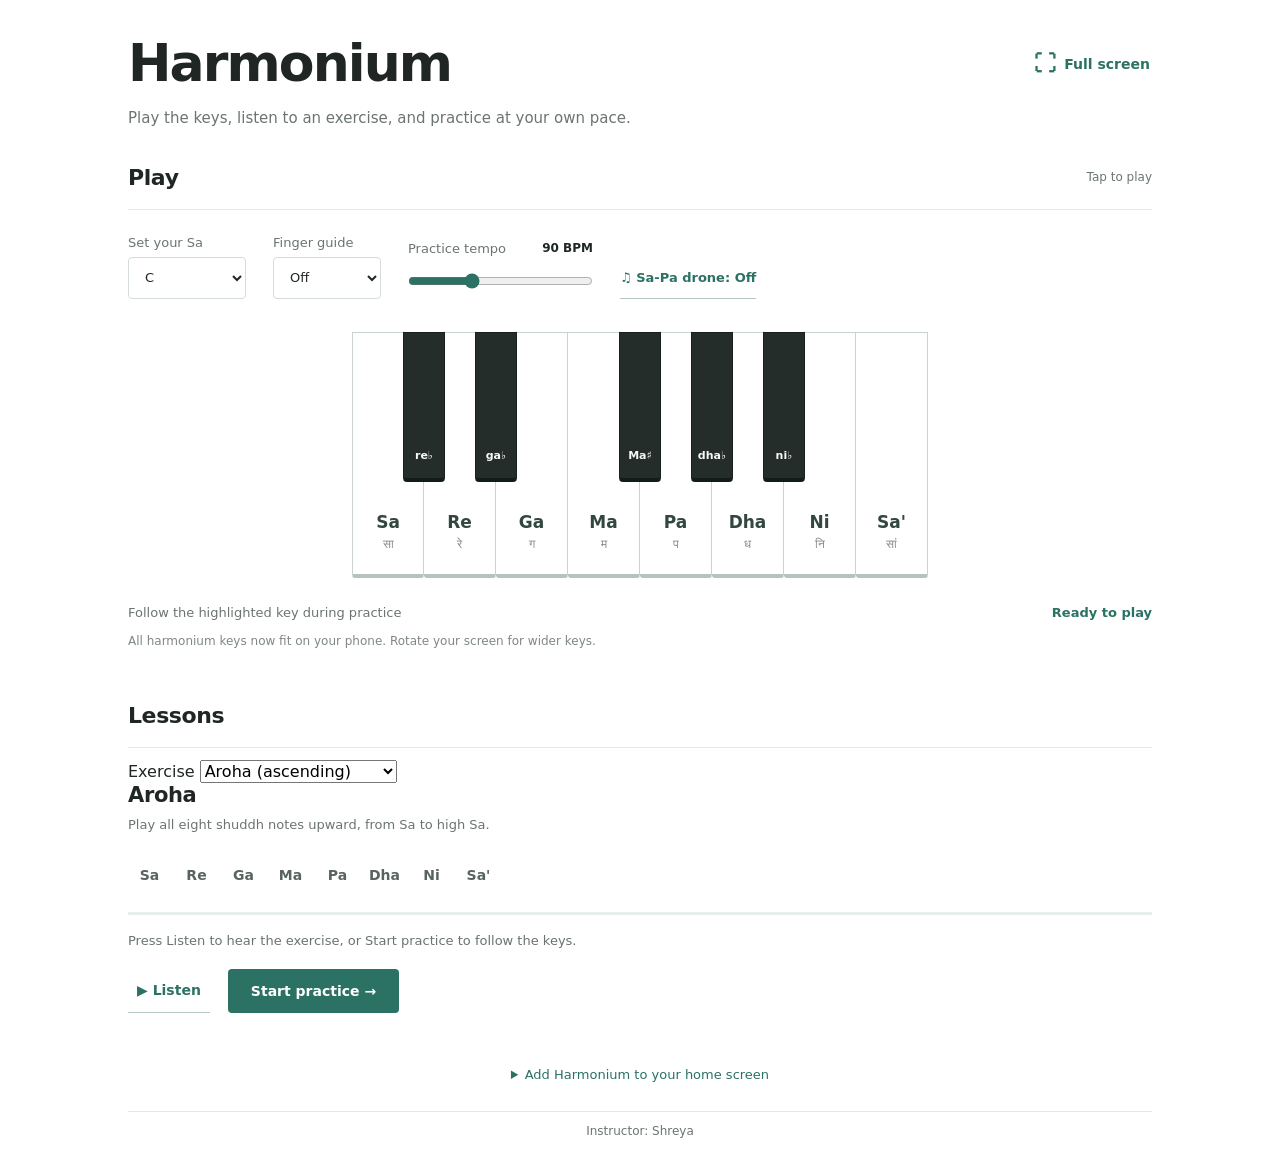
==== commit fd28de0e: "Replace lesson tabs with dropdown and add full Jana Gana Mana song navigation" ====
--- a/music.html
+++ b/music.html
@@ -101,12 +101,19 @@
             <h2 id="learn-title">Lessons</h2>
           </div>
         </div>
-        <div id="lesson-list" class="lesson-list" aria-label="Choose an exercise">
-          <button type="button" class="lesson-tile is-selected" data-lesson="aroha" aria-pressed="true"><strong>Aroha</strong></button>
-          <button type="button" class="lesson-tile" data-lesson="avaroha" aria-pressed="false"><strong>Avaroha</strong></button>
-          <button type="button" class="lesson-tile" data-lesson="three" aria-pressed="false"><strong>Sa Re Ga</strong></button>
-          <button type="button" class="lesson-tile" data-lesson="alankar" aria-pressed="false"><strong>Alankar</strong></button>
-          <button type="button" class="lesson-tile" data-lesson="sapa" aria-pressed="false"><strong>Sa Pa Sa</strong></button>
+        <div class="lesson-chooser">
+          <label for="lesson-select">Exercise</label>
+          <select id="lesson-select" aria-label="Choose a lesson">
+            <option value="aroha">Aroha (ascending)</option>
+            <option value="avaroha">Avaroha (descending)</option>
+            <option value="anthem">Jana Gana Mana</option>
+          </select>
+          <div id="song-line-controls" class="song-line-controls" hidden>
+            <label for="song-line-select">Song line</label>
+            <select id="song-line-select" aria-label="Choose Jana Gana Mana line"></select>
+            <button type="button" id="previous-line" class="line-nav" aria-label="Previous line">‹</button>
+            <button type="button" id="next-line" class="line-nav" aria-label="Next line">›</button>
+          </div>
         </div>
 
         <div class="lesson-player">
@@ -121,6 +128,7 @@
           <p class="feedback" id="practice-feedback" role="status" aria-live="polite">Press Listen to hear the exercise, or Start practice to follow the keys.</p>
           <div class="lesson-actions">
             <button type="button" id="listen-button" class="action-button secondary"><span aria-hidden="true">▶</span> Listen</button>
+            <button type="button" id="listen-all-button" class="action-button secondary" hidden>▶ Full song</button>
             <button type="button" id="practice-button" class="action-button primary">Start practice <span aria-hidden="true">→</span></button>
             <button type="button" id="stop-button" class="action-button subtle" hidden>Stop</button>
           </div>
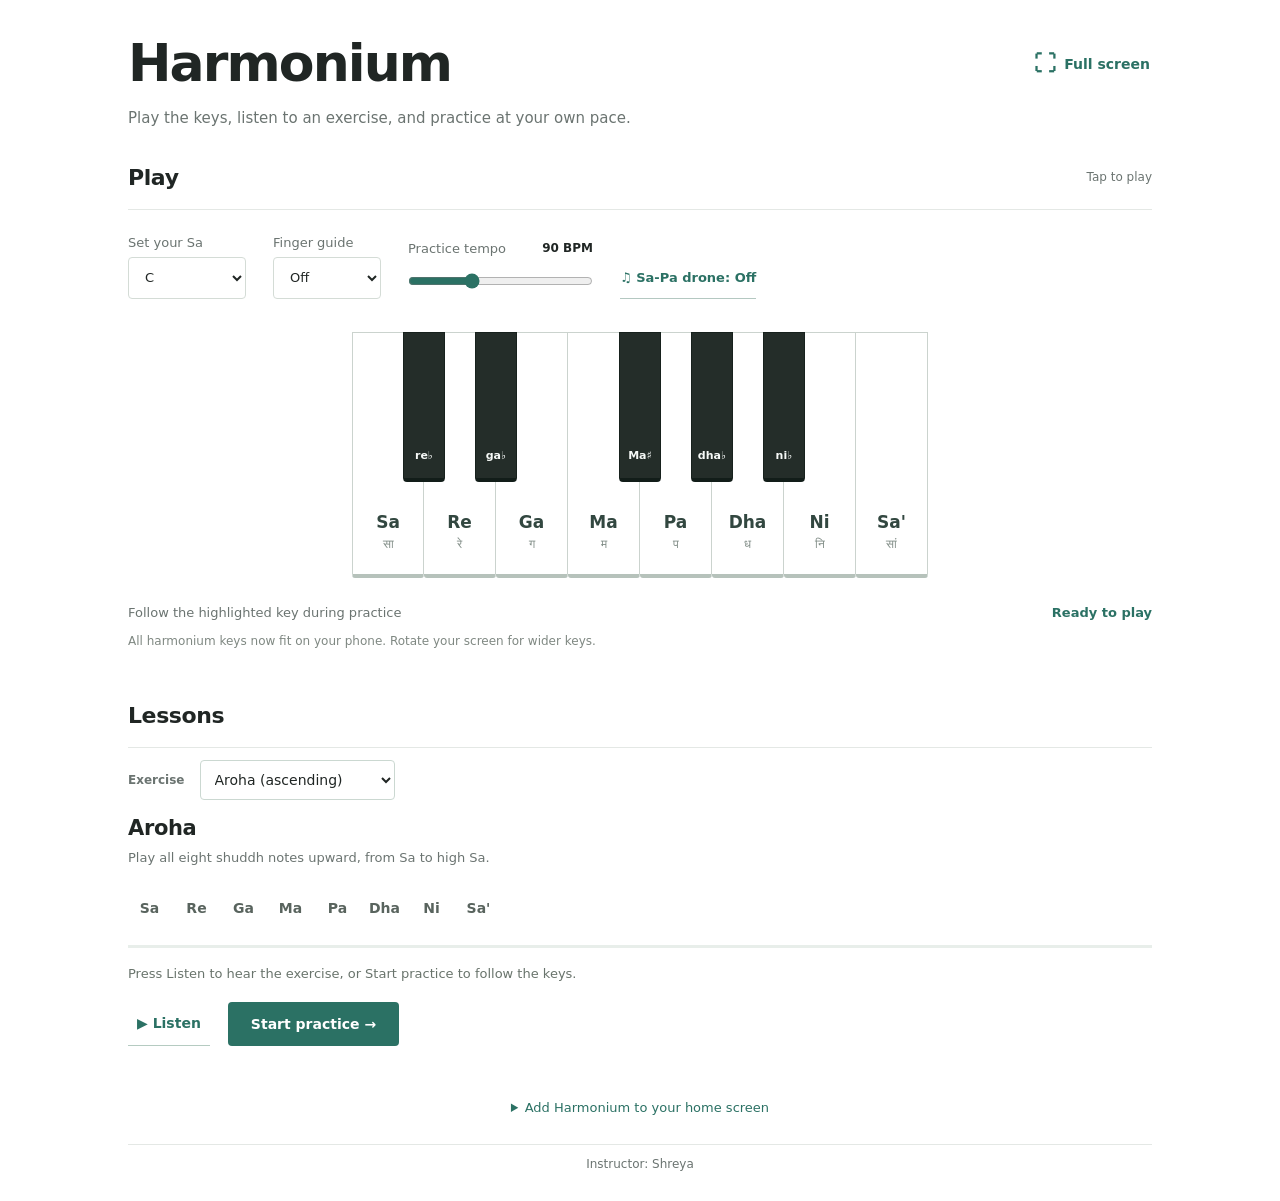
==== commit 78434a8b: "Ship three presets and bust cached assets in installed harmonium app" ====
--- a/music.html
+++ b/music.html
@@ -12,8 +12,8 @@
   <link rel="apple-touch-icon" sizes="180x180" href="./harmonium-180.png">
   <meta name="description" content="Learn basic Indian classical music with a touch-friendly virtual harmonium, sargam lessons, and guided practice.">
   <title>Harmonium Classroom | OpenShare Music</title>
-  <link rel="stylesheet" href="./music.css?v=20261117-pwa1">
-  <script defer src="./music.js?v=20261117-pwa1"></script>
+  <link rel="stylesheet" href="./music.css?v=20261117-anthem1">
+  <script defer src="./music.js?v=20261117-anthem1"></script>
 </head>
 <body>
   <div class="page">
--- a/music.css
+++ b/music.css
@@ -625,3 +625,129 @@
 .install-help summary{color:var(--accent);font-size:13px;cursor:pointer;list-style-position:inside}
 .install-help p{margin:9px auto}
 body.focus-mode .install-area{display:none}
+
+
+/* One uncluttered lesson dropdown, plus line-by-line anthem practice. */
+.lesson-chooser{
+  display:flex;
+  align-items:center;
+  gap:12px 15px;
+  flex-wrap:wrap;
+  margin:0 0 16px;
+}
+.lesson-chooser>label,.song-line-controls>label{
+  font-size:12px;
+  color:var(--muted);
+  font-weight:600;
+}
+.lesson-chooser select{
+  min-height:40px;
+  max-width:100%;
+  border:1px solid #cbd8d1;
+  border-radius:4px;
+  background:#fff;
+  color:var(--ink);
+  padding:7px 10px;
+  font-size:14px;
+}
+#lesson-select{min-width:182px}
+.song-line-controls{
+  display:flex;
+  align-items:center;
+  min-width:0;
+  gap:7px;
+  flex:1;
+}
+.song-line-controls[hidden],.install-help[hidden],
+#listen-all-button[hidden]{display:none !important}
+.song-line-controls select{
+  flex:1;
+  min-width:100px;
+  max-width:350px;
+}
+.line-nav{
+  flex:0 0 35px;
+  width:35px;
+  height:38px;
+  border:1px solid #cbd8d1;
+  border-radius:4px;
+  background:#fff;
+  color:var(--accent);
+  font-size:24px;
+  line-height:1;
+}
+.line-nav:disabled{opacity:.3;cursor:default}
+.keyboard.anthem-layout{
+  width:calc(var(--white-key-width)*9);
+}
+@media(max-width:700px){
+  .keyboard.anthem-layout,
+  body.focus-mode .keyboard.anthem-layout{
+    --white-key-count:9;
+    --white-key-width:calc(100% / 9);
+    --black-key-width:calc(var(--white-key-width)*.55);
+    width:100%;
+    min-width:0;
+    max-width:100%;
+  }
+  .lesson-chooser{gap:8px}
+  .song-line-controls{width:100%}
+  .lesson-chooser>label{display:none}
+  .song-line-controls>label{display:none}
+  #lesson-select{min-width:155px;min-height:38px}
+  .song-line-controls select{min-height:38px}
+  body.focus-mode .learn>.section-title{display:none}
+  body.focus-mode .lesson-chooser{
+    gap:5px;
+    flex-wrap:nowrap;
+    margin:0 0 5px;
+  }
+  body.focus-mode #lesson-select{
+    flex:0 1 132px;
+    width:132px;
+    min-width:110px;
+    height:34px;
+    min-height:34px;
+    padding:5px 4px;
+    font-size:12px;
+  }
+  body.focus-mode .song-line-controls{
+    width:auto;
+    flex:1;
+    gap:3px;
+    min-width:0;
+  }
+  body.focus-mode .song-line-controls select{
+    height:34px;
+    min-height:34px;
+    min-width:0;
+    padding:4px 3px;
+    font-size:12px;
+  }
+  body.focus-mode .line-nav{
+    flex:0 0 29px;
+    width:29px;
+    height:34px;
+    font-size:20px;
+    padding:0;
+  }
+}
+@media(min-width:701px) and (max-width:1100px){
+  body.focus-mode .keyboard.anthem-layout{
+    --white-key-count:9;
+    --white-key-width:calc(100% / 9);
+    --black-key-width:calc(var(--white-key-width)*.55);
+    width:100%;
+  }
+}
+@media(max-width:360px){
+  body.focus-mode .lesson-chooser{flex-wrap:wrap}
+  body.focus-mode #lesson-select{flex:1;width:100%}
+  body.focus-mode .song-line-controls{width:100%}
+}
+@media(orientation:landscape) and (max-height:620px){
+  body.focus-mode .lesson-chooser{margin-bottom:3px}
+  body.focus-mode .song-line-controls select,
+  body.focus-mode #lesson-select{min-height:30px;height:30px}
+  body.focus-mode .line-nav{height:30px}
+}
